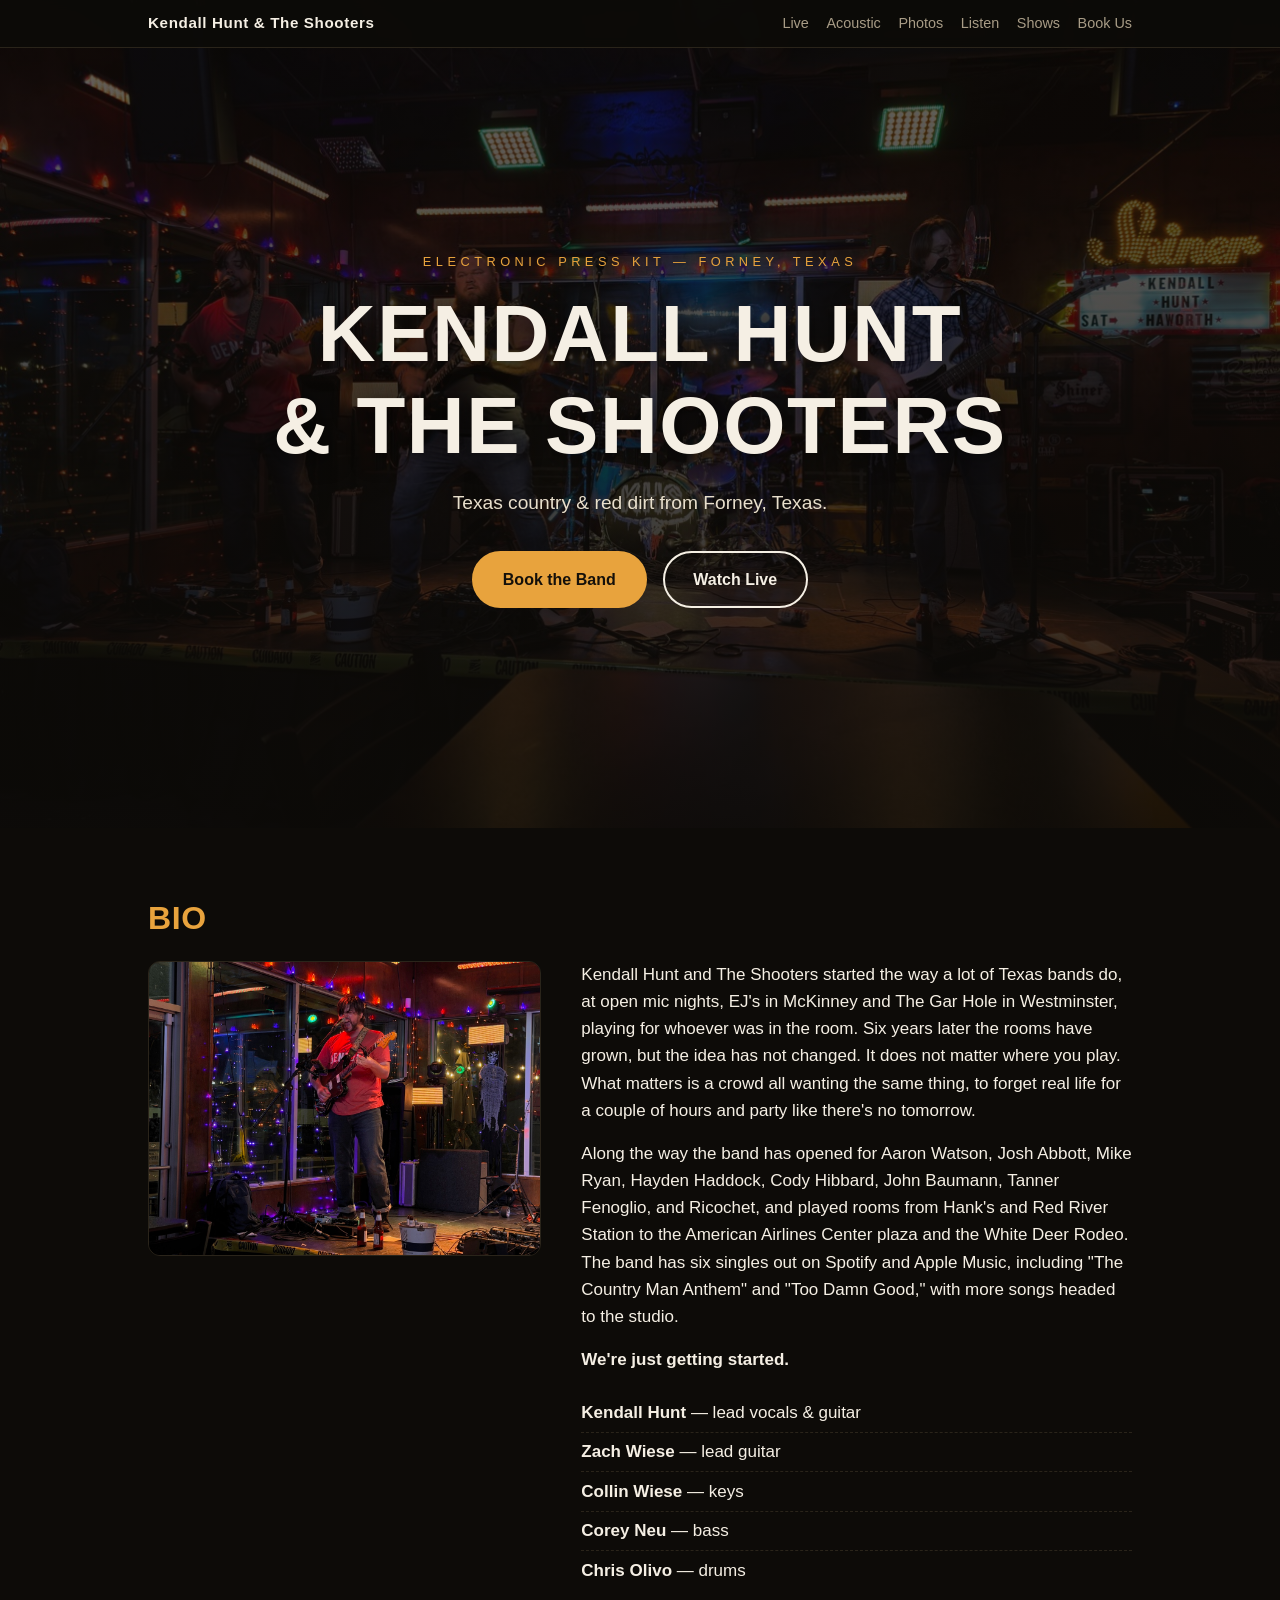
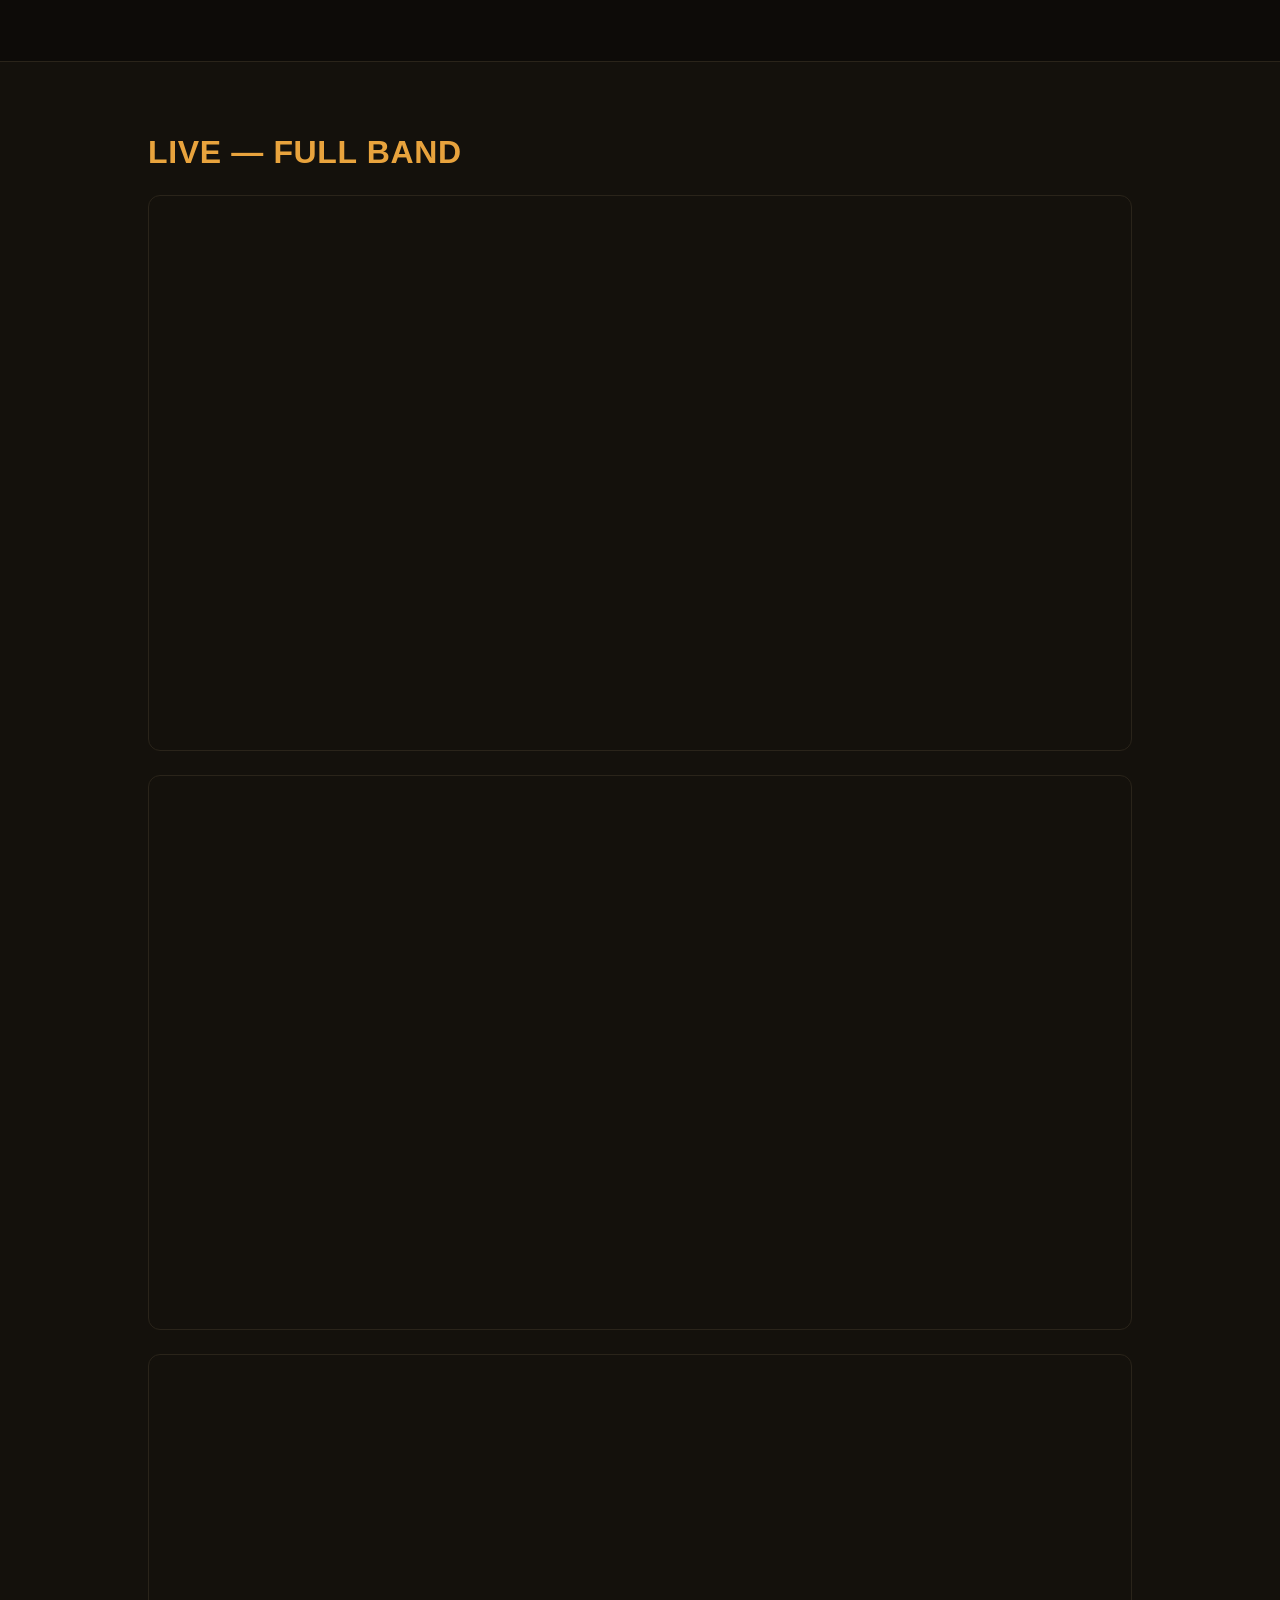
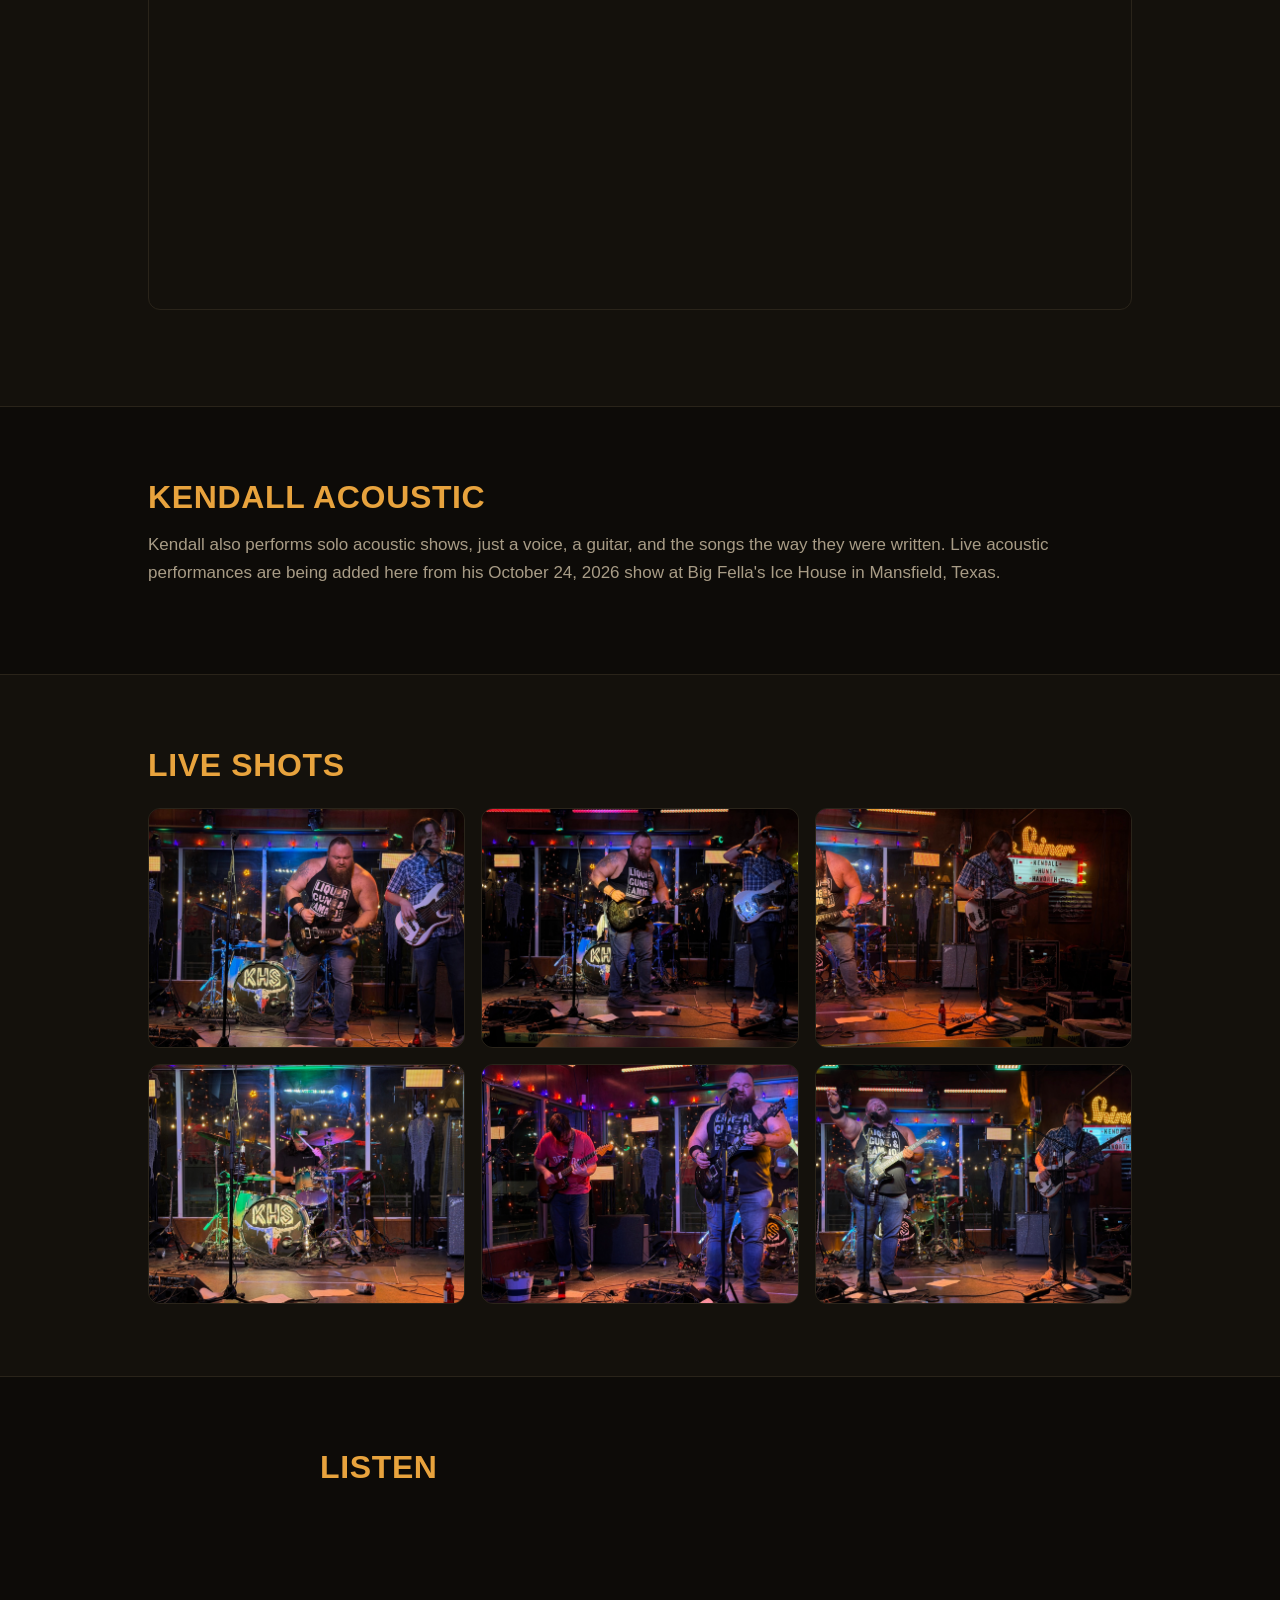
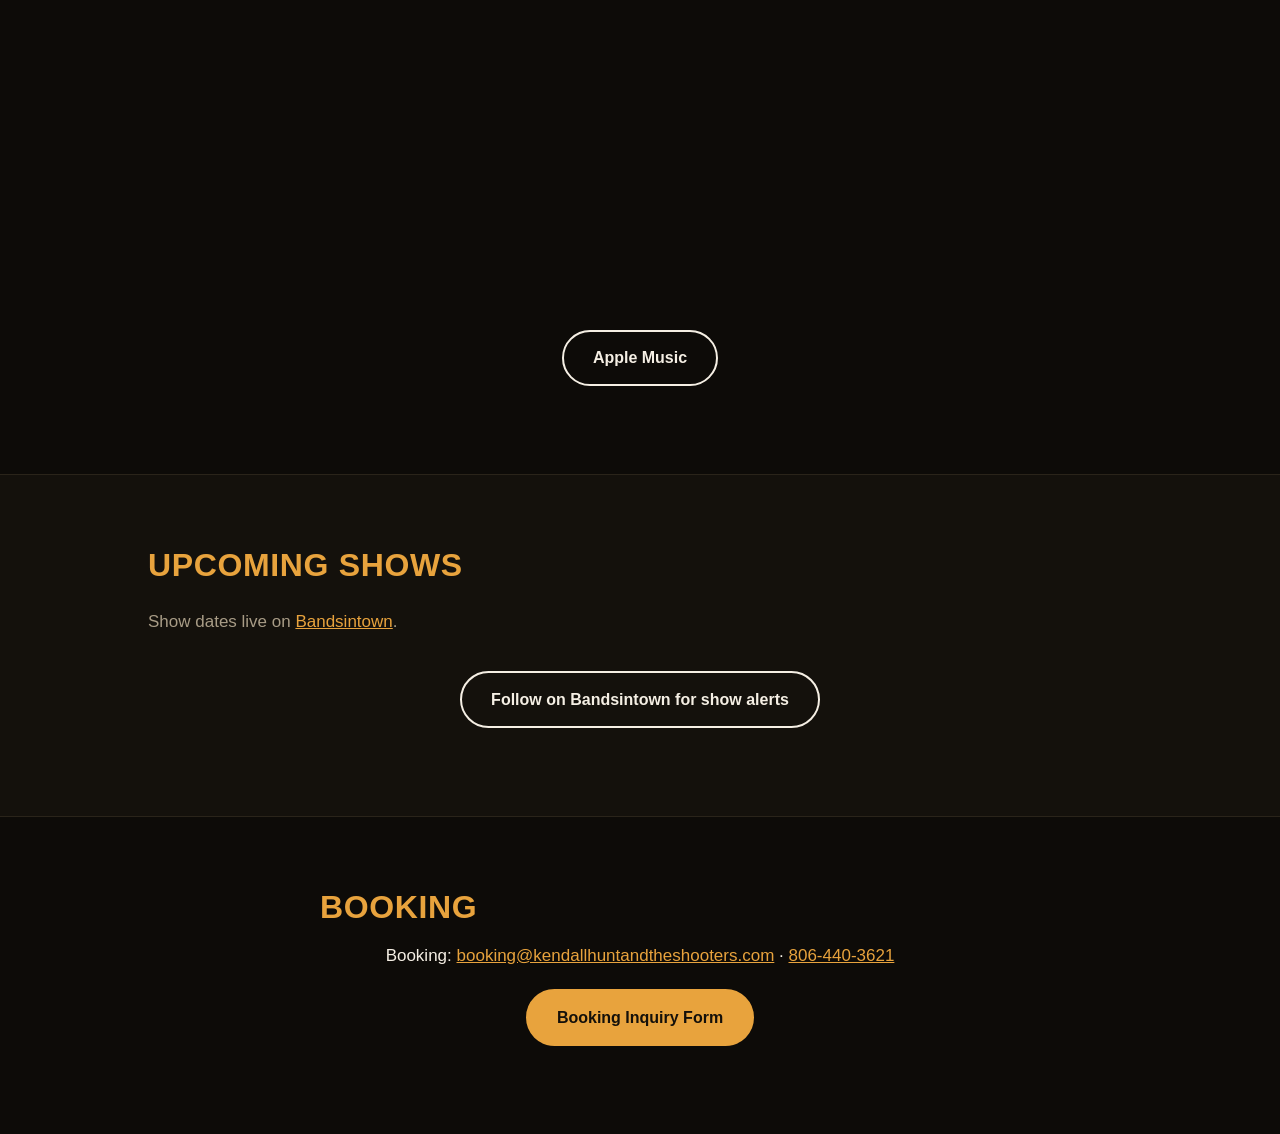
==== epk.html @ f47ee858 "Add lightbox gallery viewer to EPK" ====
<!DOCTYPE html>
<html lang="en">
<head>
<meta charset="UTF-8">
<meta name="viewport" content="width=device-width, initial-scale=1.0">
<title>EPK — Kendall Hunt &amp; The Shooters | Texas Country / Red Dirt | Forney, TX</title>
<meta name="description" content="Electronic press kit for Kendall Hunt & The Shooters: Texas country and red dirt band from Forney, TX. Live performance video, bio, photos, and booking.">
<link rel="stylesheet" href="styles.css">
</head>
<body>

<header class="site-header">
  <nav class="nav">
    <a class="brand" href="https://kendallhuntandtheshooters.com">Kendall Hunt &amp; The Shooters</a>
    <div class="nav-links">
      <a href="#live">Live</a>
      <a href="#acoustic">Acoustic</a>
      <a href="#photos">Photos</a>
      <a href="#listen">Listen</a>
      <a href="#shows">Shows</a>
      <a href="#booking">Book Us</a>
    </div>
  </nav>
</header>

<section class="hero" id="top">
  <div class="hero-inner">
    <p class="kicker">Electronic Press Kit — Forney, Texas</p>
    <h1>Kendall Hunt<br>&amp; The Shooters</h1>
    <p class="tagline">Texas country &amp; red dirt from Forney, Texas.</p>
    <div class="hero-cta">
      <a class="btn btn-primary" href="#booking">Book the Band</a>
      <a class="btn btn-ghost" href="#live">Watch Live</a>
    </div>
  </div>
</section>

<section class="section" id="bio">
  <div class="wrap">
    <h2>Bio</h2>
    <div class="about-grid">
      <img src="images/epk.jpg" alt="Kendall Hunt performing live" class="about-photo">
      <div>
        <!-- BIO: draft text from bio-draft-oct22.md. Kendall's approval/edits pending. His rewrite wins. -->
        <p>Kendall Hunt and The Shooters started the way a lot of Texas bands do, at open mic nights, EJ's in McKinney and The Gar Hole in Westminster, playing for whoever was in the room. Six years later the rooms have grown, but the idea has not changed. It does not matter where you play. What matters is a crowd all wanting the same thing, to forget real life for a couple of hours and party like there's no tomorrow.</p>
        <p>Along the way the band has opened for Aaron Watson, Josh Abbott, Mike Ryan, Hayden Haddock, Cody Hibbard, John Baumann, Tanner Fenoglio, and Ricochet, and played rooms from Hank's and Red River Station to the American Airlines Center plaza and the White Deer Rodeo. The band has six singles out on Spotify and Apple Music, including "The Country Man Anthem" and "Too Damn Good," with more songs headed to the studio.</p>
        <p><strong>We're just getting started.</strong></p>
        <ul class="lineup">
          <li><strong>Kendall Hunt</strong> — lead vocals &amp; guitar</li>
          <li><strong>Zach Wiese</strong> — lead guitar</li>
          <li><strong>Collin Wiese</strong> — keys</li>
          <li><strong>Corey Neu</strong> — bass</li>
          <li><strong>Chris Olivo</strong> — drums</li>
        </ul>
      </div>
    </div>
  </div>
</section>

<section class="section section-dark" id="live">
  <div class="wrap">
    <h2>Live — Full Band</h2>
    <!-- VIDEO SLOT 1: Filthy McNasty's (already public on YouTube) -->
    <div class="video-wrap">
      <iframe src="https://www.youtube.com/embed/CG8J_z-Eck4" title="Kendall Hunt and The Shooters — Live at Filthy McNasty's" frameborder="0" allow="accelerometer; autoplay; clipboard-write; encrypted-media; gyroscope; picture-in-picture" allowfullscreen></iframe>
    </div>
    <!-- VIDEO SLOT 2: "The Country Man Anthem Video" (already public on YouTube) -->
    <div class="video-wrap">
      <iframe src="https://www.youtube.com/embed/hti0bWBIyVc" title="Kendall Hunt and The Shooters — The Country Man Anthem" frameborder="0" allow="accelerometer; autoplay; clipboard-write; encrypted-media; gyroscope; picture-in-picture" allowfullscreen></iframe>
    </div>
    <!-- VIDEO SLOT 3: "One Headlight - Cover" (already public on YouTube) -->
    <div class="video-wrap">
      <iframe src="https://www.youtube.com/embed/jRaX93yEL8g" title="Kendall Hunt and The Shooters — One Headlight (Cover)" frameborder="0" allow="accelerometer; autoplay; clipboard-write; encrypted-media; gyroscope; picture-in-picture" allowfullscreen></iframe>
    </div>
  </div>
</section>

<section class="section" id="acoustic">
  <div class="wrap">
    <h2>Kendall Acoustic</h2>
    <p class="muted">Kendall also performs solo acoustic shows, just a voice, a guitar, and the songs the way they were written. Live acoustic performances are being added here from his October 24, 2026 show at Big Fella's Ice House in Mansfield, Texas.</p>
    <!-- ACOUSTIC SLOTS 1-3: filled from the Sat Oct 24, 2026 Big Fella's recording after the show. Upload to YouTube, then embed here. -->
  </div>
</section>

<section class="section section-dark" id="photos">
  <div class="wrap">
    <h2>Live Shots</h2>
    <div class="gallery">
      <img src="images/live-1.jpg" alt="Kendall Hunt and The Shooters performing live" loading="lazy">
      <img src="images/live-2.jpg" alt="Kendall Hunt and The Shooters performing live" loading="lazy">
      <img src="images/live-3.jpg" alt="Kendall Hunt and The Shooters performing live" loading="lazy">
      <img src="images/live-4.jpg" alt="Kendall Hunt and The Shooters performing live" loading="lazy">
      <img src="images/live-5.jpg" alt="Kendall Hunt and The Shooters performing live" loading="lazy">
      <img src="images/live-6.jpg" alt="Kendall Hunt and The Shooters performing live" loading="lazy">
    </div>
  </div>
</section>

<section class="section" id="listen">
  <div class="wrap narrow">
    <h2>Listen</h2>
    <div class="spotify-wrap">
      <iframe src="https://open.spotify.com/embed/artist/64DI5R9bbIJTLD8GgX17do" title="Kendall Hunt and The Shooters on Spotify" frameborder="0" allow="autoplay; clipboard-write; encrypted-media; fullscreen; picture-in-picture" loading="lazy"></iframe>
    </div>
    <p class="center" style="margin-top:1.25rem"><a class="btn btn-ghost" href="https://music.apple.com/us/artist/kendall-hunt-and-the-shooters/1592319567">Apple Music</a></p>
  </div>
</section>

<section class="section section-dark" id="shows">
  <div class="wrap">
    <h2>Upcoming Shows</h2>
    <div class="shows" id="bit-events">
      <p class="muted">Loading shows…</p>
    </div>
    <p class="center" style="margin-top:1.25rem"><a class="btn btn-ghost" href="https://www.bandsintown.com/a/15498528">Follow on Bandsintown for show alerts</a></p>
  </div>
  <script>
  (function(){
    var el = document.getElementById('bit-events');
    fetch('https://rest.bandsintown.com/artists/id_15498528/events?app_id=23af1200bcc423ae8e124d17847c0497')
      .then(function(r){ return r.json(); })
      .then(function(events){
        if(!events || !events.length){ el.innerHTML = '<p class="muted">No dates on the calendar right now. Check back soon.</p>'; return; }
        var months=['JAN','FEB','MAR','APR','MAY','JUN','JUL','AUG','SEP','OCT','NOV','DEC'];
        var days=['SUN','MON','TUE','WED','THU','FRI','SAT'];
        el.innerHTML = events.map(function(ev){
          var d = new Date(ev.datetime);
          var venue = ev.venue || {};
          var place = [venue.city, venue.region].filter(Boolean).join(', ');
          var time = d.toLocaleTimeString('en-US',{hour:'numeric',minute:'2-digit'});
          var badge = /acoustic/i.test(ev.description || '') ? '<span class="badge">Solo</span>' : '';
          return '<article class="show"><div class="show-date"><span class="dow">'+days[d.getDay()]+'</span><span class="day">'+d.getDate()+'</span><span class="mon">'+months[d.getMonth()]+'</span></div><div class="show-info"><h3>'+(venue.name||'Venue TBA')+'</h3><p>'+place+' — '+time+'</p>'+badge+'</div></article>';
        }).join('');
      })
      .catch(function(){ el.innerHTML = '<p class="muted">Show dates live on <a href="https://www.bandsintown.com/a/15498528">Bandsintown</a>.</p>'; });
  })();
  </script>
</section>

<section class="section" id="booking">
  <div class="wrap narrow">
    <h2>Booking</h2>
    <p class="center">Booking: <a href="mailto:booking@kendallhuntandtheshooters.com">booking@kendallhuntandtheshooters.com</a> · <a href="tel:+18064403621">806-440-3621</a></p>
    <p class="center" style="margin-top:1.25rem"><a class="btn btn-primary" href="https://kendallhuntandtheshooters.com/#booking">Booking Inquiry Form</a></p>
  </div>
</section>


<div class="lightbox" id="lightbox" hidden role="dialog" aria-modal="true" aria-label="Photo viewer">
  <button class="lb-close" id="lb-close" aria-label="Close">&times;</button>
  <button class="lb-nav lb-prev" id="lb-prev" aria-label="Previous photo">&#8249;</button>
  <img id="lb-img" src="" alt="">
  <button class="lb-nav lb-next" id="lb-next" aria-label="Next photo">&#8250;</button>
  <div class="lb-count" id="lb-count"></div>
</div>

<script src="script.js"></script>
</body>
</html>
---- styles.css ----
:root {
  --bg: #0d0b08;
  --bg2: #14110c;
  --ink: #f5efe4;
  --muted: #a89c86;
  --amber: #e8a33d;
  --amber-dark: #c67f1f;
  --line: #2a241a;
}

* { box-sizing: border-box; margin: 0; padding: 0; }

html { scroll-behavior: smooth; }

body {
  background: var(--bg);
  color: var(--ink);
  font-family: -apple-system, BlinkMacSystemFont, "Segoe UI", Roboto, Helvetica, Arial, sans-serif;
  line-height: 1.6;
  font-size: 17px;
}

h1, h2, h3 {
  font-family: "Arial Black", "Helvetica Neue", Helvetica, Arial, sans-serif;
  letter-spacing: 0.02em;
  line-height: 1.15;
}

h2 {
  font-size: 2rem;
  margin-bottom: 1rem;
  text-transform: uppercase;
  color: var(--amber);
}

a { color: var(--amber); }
a:hover { color: #f5c168; }

.wrap { max-width: 1024px; margin: 0 auto; padding: 0 1.25rem; }
.wrap.narrow { max-width: 680px; }
.center { text-align: center; }
.muted { color: var(--muted); }
.small { font-size: 0.85rem; }
.big { font-size: 3rem; }

/* Header */
.site-header {
  position: fixed; top: 0; left: 0; right: 0; z-index: 50;
  background: rgba(13, 11, 8, 0.92);
  backdrop-filter: blur(6px);
  border-bottom: 1px solid var(--line);
}
.nav {
  max-width: 1024px; margin: 0 auto; padding: 0.7rem 1.25rem;
  display: flex; align-items: center; justify-content: space-between; gap: 1rem;
}
.brand { color: var(--ink); text-decoration: none; font-weight: 800; letter-spacing: 0.04em; font-size: 0.95rem; }
.nav-links { display: flex; gap: 1.1rem; }
.nav-links a { color: var(--muted); text-decoration: none; font-size: 0.9rem; }
.nav-links a:hover { color: var(--amber); }
@media (max-width: 640px) { .nav-links { display: none; } }

/* Hero */
.hero {
  min-height: 92vh;
  display: flex; align-items: center; justify-content: center; text-align: center;
  background: linear-gradient(rgba(13,11,8,0.62), rgba(13,11,8,0.88)), url("images/hero.jpg") center/cover no-repeat;
  padding: 6rem 1.25rem 4rem;
}
.hero-inner { max-width: 760px; }
.kicker {
  text-transform: uppercase; letter-spacing: 0.35em; font-size: 0.8rem;
  color: var(--amber); margin-bottom: 1rem;
}
.hero h1 {
  font-size: clamp(2.6rem, 8vw, 5rem);
  text-transform: uppercase;
  text-shadow: 0 3px 24px rgba(0,0,0,0.7);
  margin-bottom: 1rem;
}
.tagline { font-size: 1.2rem; color: #e8dfcc; margin-bottom: 2rem; }
.hero-cta { display: flex; gap: 1rem; justify-content: center; flex-wrap: wrap; }

/* Buttons */
.btn {
  display: inline-block; padding: 0.85rem 1.8rem; border-radius: 999px;
  font-weight: 700; text-decoration: none; font-size: 1rem; cursor: pointer; border: 2px solid transparent;
}
.btn-primary { background: var(--amber); color: #14100a; border-color: var(--amber); }
.btn-primary:hover { background: var(--amber-dark); border-color: var(--amber-dark); color: #14100a; }
.btn-ghost { background: transparent; color: var(--ink); border-color: var(--ink); }
.btn-ghost:hover { border-color: var(--amber); color: var(--amber); }
.btn-block { width: 100%; font-size: 1.1rem; }

/* Sections */
.section { padding: 4.5rem 0; }
.section-dark { background: var(--bg2); border-top: 1px solid var(--line); border-bottom: 1px solid var(--line); }
.section p { margin-bottom: 1rem; }

/* About */
.about-grid { display: grid; grid-template-columns: 1fr 1.4fr; gap: 2.5rem; align-items: start; margin-top: 1.5rem; }
@media (max-width: 720px) { .about-grid { grid-template-columns: 1fr; } }
.about-photo { width: 100%; border-radius: 12px; border: 1px solid var(--line); }
.lineup { list-style: none; margin-top: 1.25rem; }
.lineup li { padding: 0.35rem 0; border-bottom: 1px dashed var(--line); }
.lineup li:last-child { border-bottom: none; }

/* Video */
.video-wrap { position: relative; padding-bottom: 56.25%; height: 0; overflow: hidden; border-radius: 12px; border: 1px solid var(--line); margin: 1.5rem 0; }
.video-wrap iframe { position: absolute; top: 0; left: 0; width: 100%; height: 100%; }

/* Shows */
.shows { display: grid; gap: 0.9rem; margin-top: 1.5rem; }
.show {
  display: flex; gap: 1.25rem; align-items: center;
  background: var(--bg2); border: 1px solid var(--line); border-radius: 12px; padding: 1rem 1.25rem;
}
.show-featured { border-color: var(--amber); }
.show-date {
  flex: 0 0 72px; text-align: center; background: #1d1812; border-radius: 8px; padding: 0.5rem 0;
  display: flex; flex-direction: column; line-height: 1.25;
}
.show-date .dow { font-size: 0.7rem; color: var(--muted); letter-spacing: 0.15em; }
.show-date .day { font-size: 1.7rem; font-weight: 800; color: var(--amber); }
.show-date .mon { font-size: 0.75rem; color: var(--muted); letter-spacing: 0.15em; }
.show-info h3 { font-size: 1.15rem; margin-bottom: 0.15rem; font-family: inherit; }
.show-info p { margin: 0; color: var(--muted); font-size: 0.95rem; }
.badge {
  display: inline-block; margin-top: 0.4rem; font-size: 0.72rem; letter-spacing: 0.08em; text-transform: uppercase;
  color: var(--amber); border: 1px solid var(--amber); border-radius: 999px; padding: 0.1rem 0.7rem;
}

/* Booking form */
#booking-form { margin-top: 1.5rem; }
.field { margin-bottom: 1.1rem; flex: 1; }
.field-row { display: flex; gap: 1rem; }
@media (max-width: 560px) { .field-row { flex-direction: column; gap: 0; } }
.field label { display: block; font-size: 0.85rem; color: var(--muted); margin-bottom: 0.35rem; text-transform: uppercase; letter-spacing: 0.08em; }
.field input, .field select, .field textarea {
  width: 100%; padding: 0.75rem 0.9rem; border-radius: 8px;
  background: #1d1812; border: 1px solid var(--line); color: var(--ink); font-size: 1rem; font-family: inherit;
}
.field input:focus, .field select:focus, .field textarea:focus { outline: none; border-color: var(--amber); }
.form-error { color: #e86a5a; margin-bottom: 1rem; }
.form-success { color: #7fc46a; margin-bottom: 1rem; }

/* Merch */
.merch-soon {
  border: 1px dashed var(--line); border-radius: 12px; padding: 2.5rem 1.5rem; margin-top: 1.5rem;
  background: var(--bg2);
}

/* EPK highlights */
.highlights { list-style: none; margin: 1.25rem 0; }
.highlights li { padding: 0.55rem 0 0.55rem 1.75rem; position: relative; border-bottom: 1px dashed var(--line); }
.highlights li::before { content: "\2605"; color: var(--amber); position: absolute; left: 0.25rem; }

/* Spotify */
.spotify-wrap iframe { width: 100%; height: 380px; border: 0; border-radius: 12px; margin-top: 1.25rem; }

/* Footer */
.footer { border-top: 1px solid var(--line); padding: 2.5rem 0; text-align: center; }
.footer-brand { font-weight: 800; letter-spacing: 0.04em; margin-bottom: 0.5rem; }
.footer-links { margin-bottom: 0.75rem; }
.footer-links a { text-decoration: none; }

/* Photo gallery */
.gallery { display: grid; grid-template-columns: repeat(auto-fill, minmax(260px, 1fr)); gap: 1rem; margin-top: 1.5rem; }
.gallery img { width: 100%; height: 240px; object-fit: cover; border-radius: 12px; border: 1px solid var(--line); }
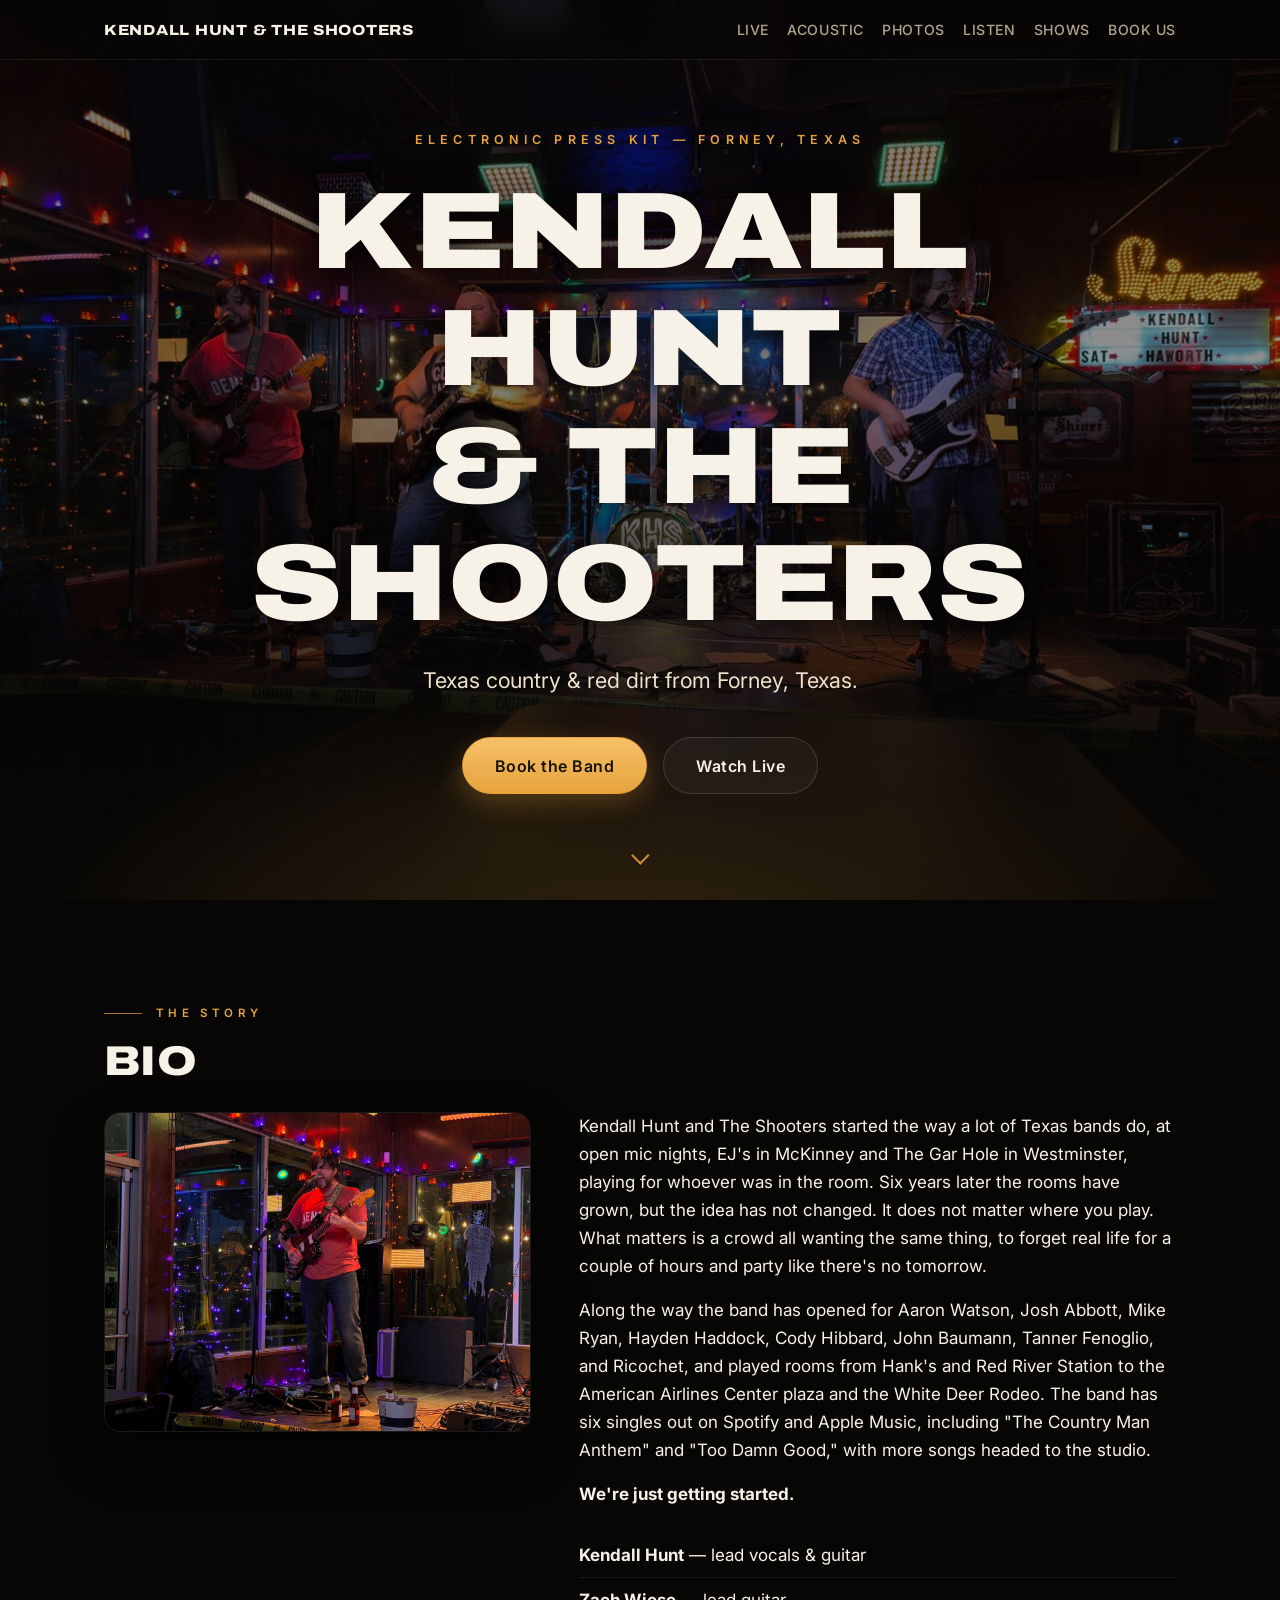
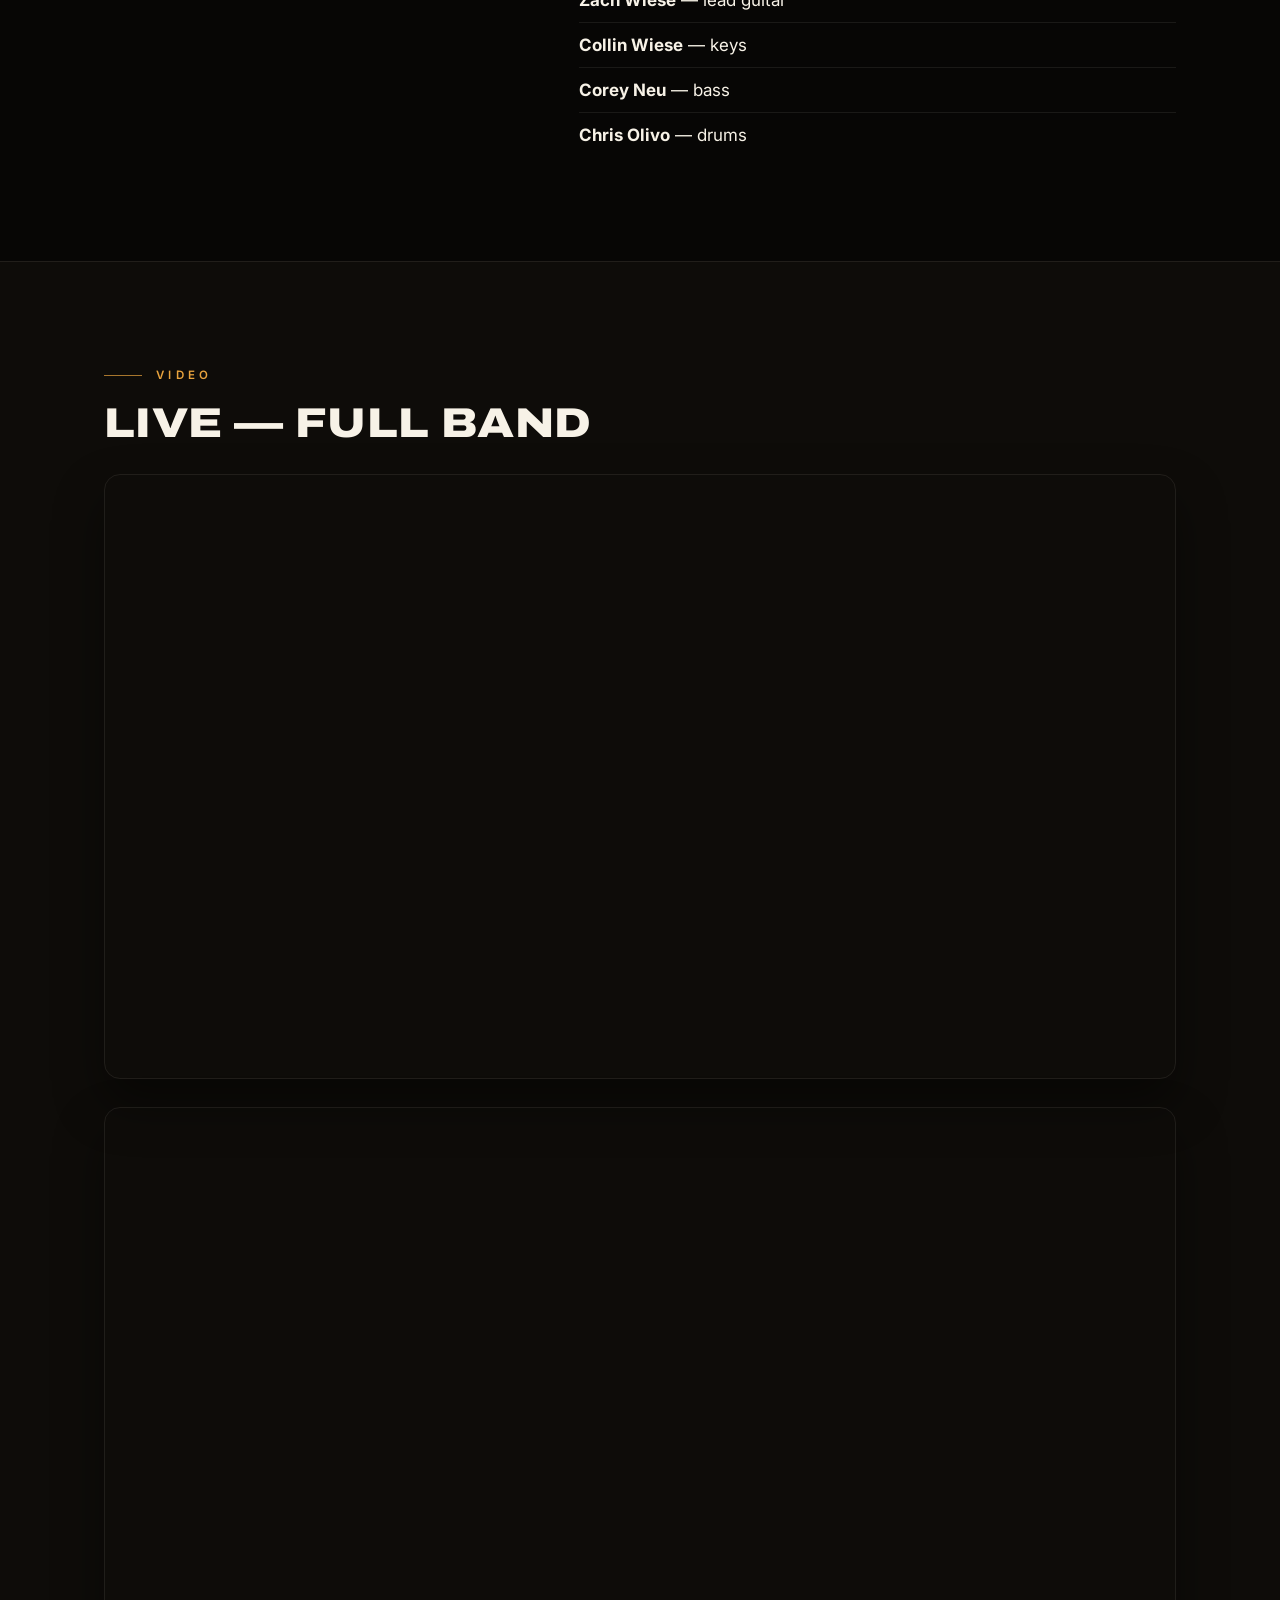
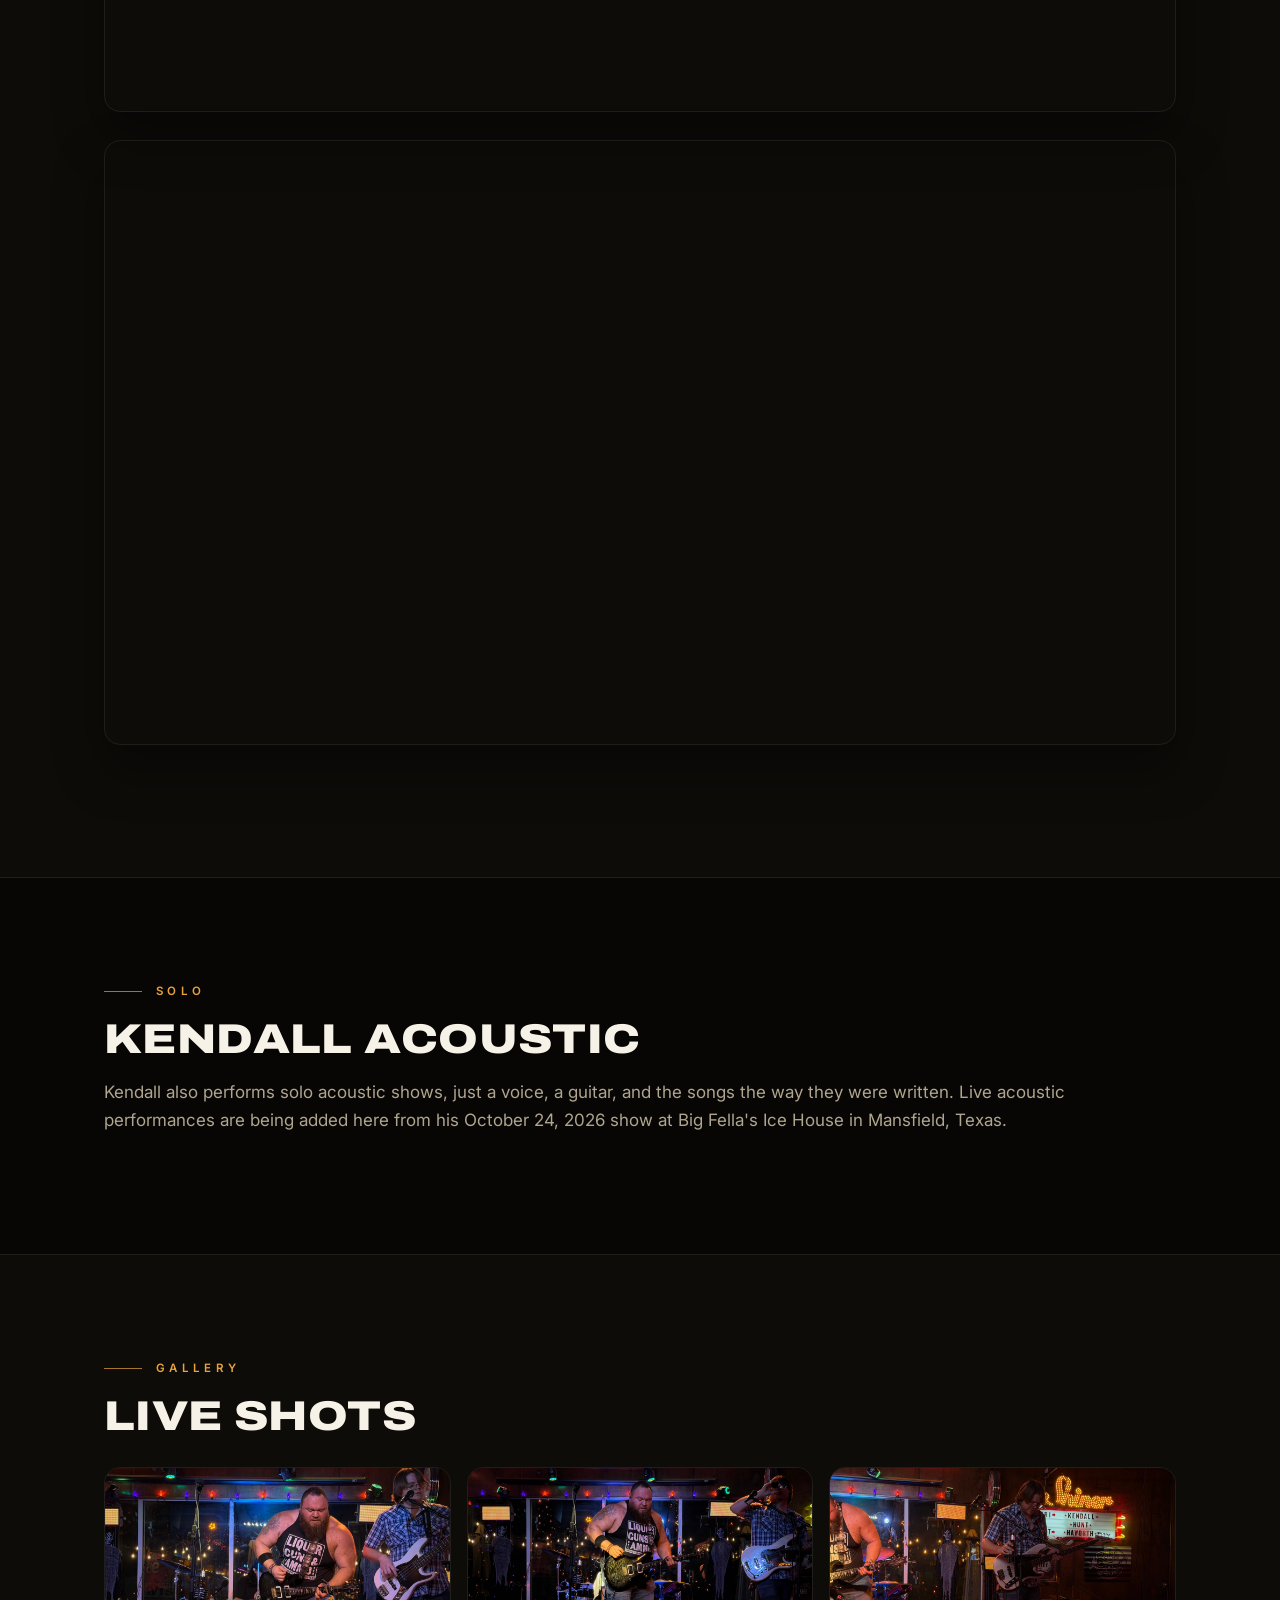
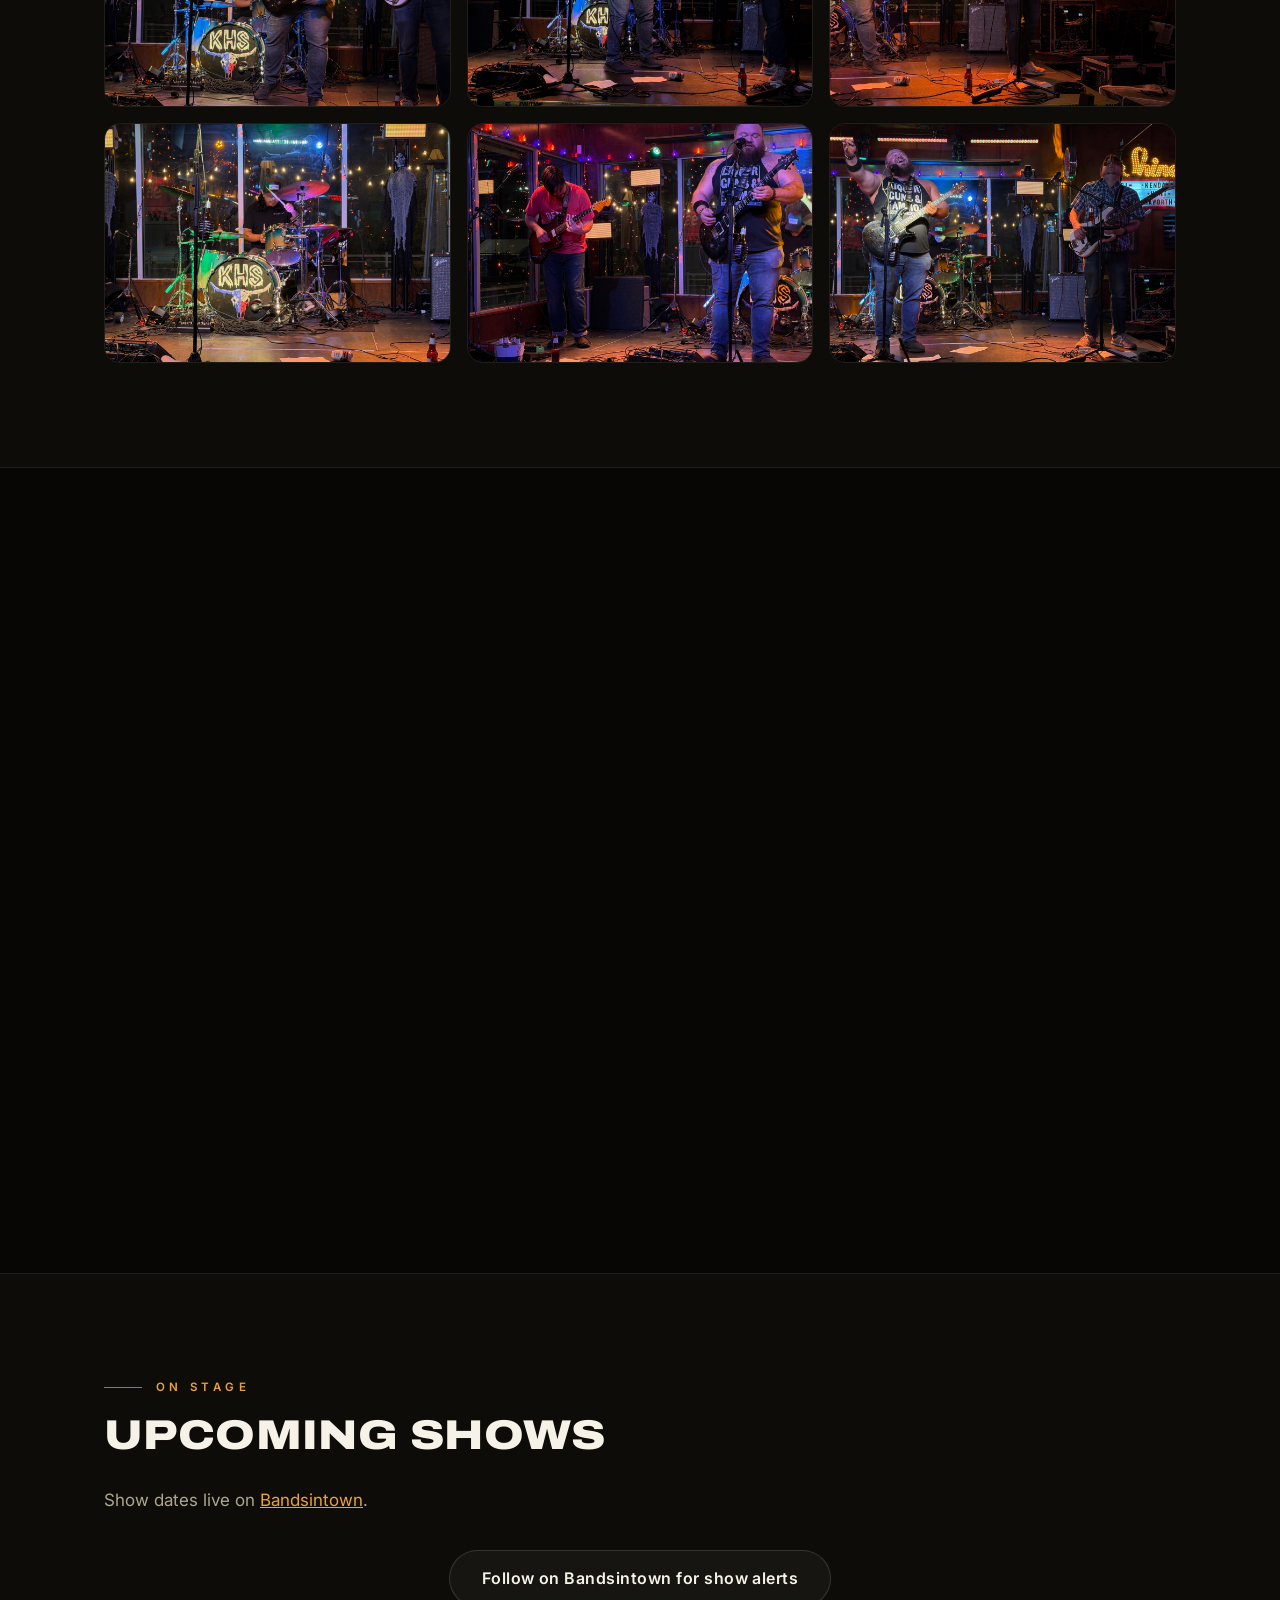
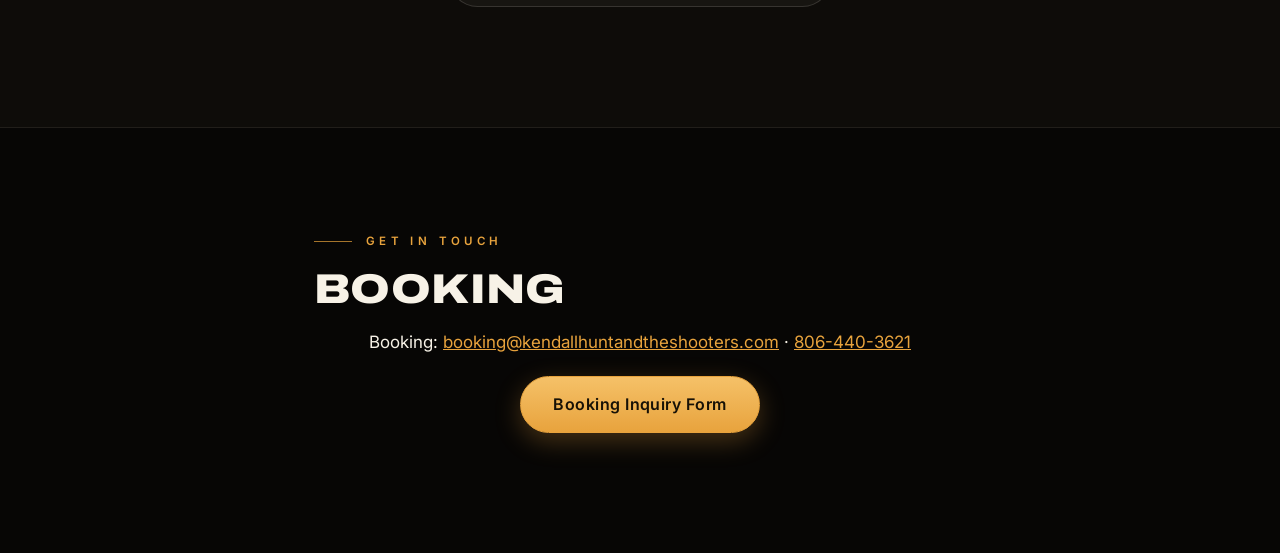
==== commit 41c89462: "Publish modern website redesign" ====
--- a/epk.html
+++ b/epk.html
@@ -5,14 +5,18 @@
 <meta name="viewport" content="width=device-width, initial-scale=1.0">
 <title>EPK — Kendall Hunt &amp; The Shooters | Texas Country / Red Dirt | Forney, TX</title>
 <meta name="description" content="Electronic press kit for Kendall Hunt & The Shooters: Texas country and red dirt band from Forney, TX. Live performance video, bio, photos, and booking.">
-<link rel="stylesheet" href="styles.css">
+<link rel="preconnect" href="https://fonts.googleapis.com">
+<link rel="preconnect" href="https://fonts.gstatic.com" crossorigin>
+<link href="https://fonts.googleapis.com/css2?family=Archivo:wdth,wght@62..125,100..900&family=Inter:wght@400;500;600;700&display=swap" rel="stylesheet">
+<link rel="stylesheet" href="styles.css?v=20261117a">
 </head>
 <body>
 
 <header class="site-header">
   <nav class="nav">
     <a class="brand" href="https://kendallhuntandtheshooters.com">Kendall Hunt &amp; The Shooters</a>
-    <div class="nav-links">
+    <button class="nav-toggle" aria-label="Menu" aria-expanded="false" aria-controls="nav-links"><span></span><span></span><span></span></button>
+    <div class="nav-links" id="nav-links">
       <a href="#live">Live</a>
       <a href="#acoustic">Acoustic</a>
       <a href="#photos">Photos</a>
@@ -33,10 +37,12 @@
       <a class="btn btn-ghost" href="#live">Watch Live</a>
     </div>
   </div>
+  <a class="scroll-cue" href="#bio" aria-label="Scroll down"><span></span></a>
 </section>
 
-<section class="section" id="bio">
+<section class="section reveal" id="bio">
   <div class="wrap">
+    <p class="eyebrow">The Story</p>
     <h2>Bio</h2>
     <div class="about-grid">
       <img src="images/epk.jpg" alt="Kendall Hunt performing live" class="about-photo">
@@ -57,8 +63,9 @@
   </div>
 </section>
 
-<section class="section section-dark" id="live">
+<section class="section section-dark reveal" id="live">
   <div class="wrap">
+    <p class="eyebrow">Video</p>
     <h2>Live — Full Band</h2>
     <!-- VIDEO SLOT 1: Filthy McNasty's (already public on YouTube) -->
     <div class="video-wrap">
@@ -75,16 +82,18 @@
   </div>
 </section>
 
-<section class="section" id="acoustic">
+<section class="section reveal" id="acoustic">
   <div class="wrap">
+    <p class="eyebrow">Solo</p>
     <h2>Kendall Acoustic</h2>
     <p class="muted">Kendall also performs solo acoustic shows, just a voice, a guitar, and the songs the way they were written. Live acoustic performances are being added here from his October 24, 2026 show at Big Fella's Ice House in Mansfield, Texas.</p>
     <!-- ACOUSTIC SLOTS 1-3: filled from the Sat Oct 24, 2026 Big Fella's recording after the show. Upload to YouTube, then embed here. -->
   </div>
 </section>
 
-<section class="section section-dark" id="photos">
+<section class="section section-dark reveal" id="photos">
   <div class="wrap">
+    <p class="eyebrow">Gallery</p>
     <h2>Live Shots</h2>
     <div class="gallery">
       <img src="images/live-1.jpg" alt="Kendall Hunt and The Shooters performing live" loading="lazy">
@@ -97,8 +106,9 @@
   </div>
 </section>
 
-<section class="section" id="listen">
+<section class="section reveal" id="listen">
   <div class="wrap narrow">
+    <p class="eyebrow">The Music</p>
     <h2>Listen</h2>
     <div class="spotify-wrap">
       <iframe src="https://open.spotify.com/embed/artist/64DI5R9bbIJTLD8GgX17do" title="Kendall Hunt and The Shooters on Spotify" frameborder="0" allow="autoplay; clipboard-write; encrypted-media; fullscreen; picture-in-picture" loading="lazy"></iframe>
@@ -107,8 +117,9 @@
   </div>
 </section>
 
-<section class="section section-dark" id="shows">
+<section class="section section-dark reveal" id="shows">
   <div class="wrap">
+    <p class="eyebrow">On Stage</p>
     <h2>Upcoming Shows</h2>
     <div class="shows" id="bit-events">
       <p class="muted">Loading shows…</p>
@@ -138,8 +149,9 @@
   </script>
 </section>
 
-<section class="section" id="booking">
+<section class="section reveal" id="booking">
   <div class="wrap narrow">
+    <p class="eyebrow">Get In Touch</p>
     <h2>Booking</h2>
     <p class="center">Booking: <a href="mailto:booking@kendallhuntandtheshooters.com">booking@kendallhuntandtheshooters.com</a> · <a href="tel:+18064403621">806-440-3621</a></p>
     <p class="center" style="margin-top:1.25rem"><a class="btn btn-primary" href="https://kendallhuntandtheshooters.com/#booking">Booking Inquiry Form</a></p>
@@ -155,6 +167,6 @@
   <div class="lb-count" id="lb-count"></div>
 </div>
 
-<script src="script.js"></script>
+<script src="script.js?v=20261117a"></script>
 </body>
 </html>
--- a/styles.css
+++ b/styles.css
@@ -1,11 +1,16 @@
 :root {
-  --bg: #0d0b08;
-  --bg2: #14110c;
-  --ink: #f5efe4;
-  --muted: #a89c86;
+  --bg: #070605;
+  --bg2: #0e0c09;
+  --bg3: #161310;
+  --ink: #f7f2e7;
+  --muted: #b0a58e;
   --amber: #e8a33d;
+  --amber-bright: #f5c168;
   --amber-dark: #c67f1f;
-  --line: #2a241a;
+  --line: rgba(247, 242, 231, 0.08);
+  --line-strong: rgba(247, 242, 231, 0.14);
+  --display: "Archivo", "Inter", -apple-system, BlinkMacSystemFont, "Segoe UI", sans-serif;
+  --body: "Inter", -apple-system, BlinkMacSystemFont, "Segoe UI", Roboto, Helvetica, Arial, sans-serif;
 }
 
 * { box-sizing: border-box; margin: 0; padding: 0; }
@@ -15,155 +20,311 @@
 body {
   background: var(--bg);
   color: var(--ink);
-  font-family: -apple-system, BlinkMacSystemFont, "Segoe UI", Roboto, Helvetica, Arial, sans-serif;
-  line-height: 1.6;
+  font-family: var(--body);
+  line-height: 1.65;
   font-size: 17px;
-}
+  -webkit-font-smoothing: antialiased;
+  text-rendering: optimizeLegibility;
+}
+
+::selection { background: var(--amber); color: #14100a; }
 
 h1, h2, h3 {
-  font-family: "Arial Black", "Helvetica Neue", Helvetica, Arial, sans-serif;
-  letter-spacing: 0.02em;
-  line-height: 1.15;
+  font-family: var(--display);
+  font-stretch: 118%;
+  font-weight: 850;
+  letter-spacing: 0.01em;
+  line-height: 1.08;
 }
 
 h2 {
-  font-size: 2rem;
+  font-size: clamp(1.9rem, 4.5vw, 2.6rem);
   margin-bottom: 1rem;
   text-transform: uppercase;
-  color: var(--amber);
+  color: var(--ink);
 }
 
 a { color: var(--amber); }
-a:hover { color: #f5c168; }
-
-.wrap { max-width: 1024px; margin: 0 auto; padding: 0 1.25rem; }
-.wrap.narrow { max-width: 680px; }
+a:hover { color: var(--amber-bright); }
+
+.wrap { max-width: 1120px; margin: 0 auto; padding: 0 1.5rem; }
+.wrap.narrow { max-width: 700px; }
 .center { text-align: center; }
 .muted { color: var(--muted); }
 .small { font-size: 0.85rem; }
 .big { font-size: 3rem; }
 
+/* Section eyebrow labels */
+.eyebrow {
+  display: flex; align-items: center; gap: 0.85rem;
+  text-transform: uppercase; letter-spacing: 0.38em;
+  font-size: 0.72rem; font-weight: 600;
+  color: var(--amber); margin-bottom: 0.9rem;
+}
+.eyebrow::before {
+  content: ""; display: inline-block;
+  width: 2.4rem; height: 1px; background: var(--amber); opacity: 0.7;
+}
+.center .eyebrow { justify-content: center; }
+
+/* Reveal on scroll */
+.reveal { opacity: 0; transform: translateY(28px); transition: opacity 0.85s ease, transform 0.85s cubic-bezier(.22,.9,.28,1); }
+.reveal.in { opacity: 1; transform: none; }
+@media (prefers-reduced-motion: reduce) {
+  .reveal { opacity: 1; transform: none; transition: none; }
+  html { scroll-behavior: auto; }
+}
+
 /* Header */
 .site-header {
   position: fixed; top: 0; left: 0; right: 0; z-index: 50;
-  background: rgba(13, 11, 8, 0.92);
-  backdrop-filter: blur(6px);
+  background: rgba(7, 6, 5, 0.72);
+  -webkit-backdrop-filter: blur(16px) saturate(1.4);
+  backdrop-filter: blur(16px) saturate(1.4);
   border-bottom: 1px solid var(--line);
 }
 .nav {
-  max-width: 1024px; margin: 0 auto; padding: 0.7rem 1.25rem;
+  max-width: 1120px; margin: 0 auto; padding: 0.85rem 1.5rem;
   display: flex; align-items: center; justify-content: space-between; gap: 1rem;
-}
-.brand { color: var(--ink); text-decoration: none; font-weight: 800; letter-spacing: 0.04em; font-size: 0.95rem; }
-.nav-links { display: flex; gap: 1.1rem; }
-.nav-links a { color: var(--muted); text-decoration: none; font-size: 0.9rem; }
-.nav-links a:hover { color: var(--amber); }
-@media (max-width: 640px) { .nav-links { display: none; } }
+  position: relative;
+}
+.brand {
+  color: var(--ink); text-decoration: none;
+  font-family: var(--display); font-stretch: 112%; font-weight: 800;
+  letter-spacing: 0.05em; font-size: 0.92rem; text-transform: uppercase;
+  white-space: nowrap;
+}
+.brand:hover { color: var(--amber-bright); }
+.nav-links { display: flex; gap: 1.15rem; }
+.nav-links a {
+  color: var(--muted); text-decoration: none; font-size: 0.88rem; font-weight: 500;
+  letter-spacing: 0.04em; text-transform: uppercase; padding: 0.25rem 0;
+  border-bottom: 1px solid transparent; transition: color 0.2s ease, border-color 0.2s ease;
+}
+.nav-links a:hover { color: var(--ink); border-bottom-color: var(--amber); }
+.nav-toggle {
+  display: none; background: none; border: 0; cursor: pointer;
+  width: 2.6rem; height: 2.6rem; padding: 0.55rem;
+  flex-direction: column; justify-content: center; gap: 6px;
+}
+.nav-toggle span { display: block; height: 2px; background: var(--ink); border-radius: 2px; transition: transform 0.25s ease, opacity 0.25s ease; }
+.nav-toggle[aria-expanded="true"] span:nth-child(1) { transform: translateY(8px) rotate(45deg); }
+.nav-toggle[aria-expanded="true"] span:nth-child(2) { opacity: 0; }
+.nav-toggle[aria-expanded="true"] span:nth-child(3) { transform: translateY(-8px) rotate(-45deg); }
+@media (max-width: 900px) {
+  .nav-toggle { display: flex; }
+  .nav-links {
+    display: none; position: absolute; top: 100%; left: 0; right: 0;
+    flex-direction: column; gap: 0; padding: 0.5rem 1.5rem 1.1rem;
+    background: rgba(7, 6, 5, 0.97);
+    -webkit-backdrop-filter: blur(16px); backdrop-filter: blur(16px);
+    border-bottom: 1px solid var(--line-strong);
+  }
+  .nav-links.open { display: flex; }
+  .nav-links a { padding: 0.65rem 0; border-bottom: 1px solid var(--line); font-size: 0.95rem; }
+  .nav-links a:last-child { border-bottom: none; }
+}
 
 /* Hero */
 .hero {
-  min-height: 92vh;
+  position: relative;
+  min-height: 100vh; min-height: 100svh;
   display: flex; align-items: center; justify-content: center; text-align: center;
-  background: linear-gradient(rgba(13,11,8,0.62), rgba(13,11,8,0.88)), url("images/hero.jpg") center/cover no-repeat;
-  padding: 6rem 1.25rem 4rem;
-}
-.hero-inner { max-width: 760px; }
+  background:
+    radial-gradient(ellipse 80% 55% at 50% 108%, rgba(232, 163, 61, 0.20), transparent 62%),
+    linear-gradient(180deg, rgba(7,6,5,0.58) 0%, rgba(7,6,5,0.42) 42%, rgba(7,6,5,0.92) 88%, var(--bg) 100%),
+    url("images/hero.jpg") center/cover no-repeat;
+  padding: 7.5rem 1.5rem 6rem;
+  overflow: hidden;
+}
+.hero-inner { max-width: 880px; }
 .kicker {
-  text-transform: uppercase; letter-spacing: 0.35em; font-size: 0.8rem;
-  color: var(--amber); margin-bottom: 1rem;
+  text-transform: uppercase; letter-spacing: 0.42em; font-size: 0.78rem; font-weight: 600;
+  color: var(--amber); margin-bottom: 1.4rem;
 }
 .hero h1 {
-  font-size: clamp(2.6rem, 8vw, 5rem);
+  font-size: clamp(3rem, 10vw, 6.8rem);
+  font-weight: 900;
   text-transform: uppercase;
-  text-shadow: 0 3px 24px rgba(0,0,0,0.7);
-  margin-bottom: 1rem;
-}
-.tagline { font-size: 1.2rem; color: #e8dfcc; margin-bottom: 2rem; }
+  text-shadow: 0 4px 34px rgba(0,0,0,0.75);
+  margin-bottom: 1.3rem;
+}
+.tagline { font-size: clamp(1.1rem, 2.4vw, 1.35rem); color: #ece2cd; margin-bottom: 2.4rem; }
 .hero-cta { display: flex; gap: 1rem; justify-content: center; flex-wrap: wrap; }
+@media (prefers-reduced-motion: no-preference) {
+  .hero-inner > * { animation: heroUp 0.95s cubic-bezier(.22,.9,.28,1) both; }
+  .hero-inner > *:nth-child(2) { animation-delay: 0.1s; }
+  .hero-inner > *:nth-child(3) { animation-delay: 0.2s; }
+  .hero-inner > *:nth-child(4) { animation-delay: 0.32s; }
+  @keyframes heroUp { from { opacity: 0; transform: translateY(26px); } to { opacity: 1; transform: none; } }
+}
+.scroll-cue {
+  position: absolute; left: 50%; bottom: 1.6rem; transform: translateX(-50%);
+  width: 2.4rem; height: 2.4rem; display: flex; align-items: center; justify-content: center;
+  color: var(--amber); text-decoration: none; opacity: 0.85;
+}
+.scroll-cue span {
+  display: block; width: 13px; height: 13px;
+  border-right: 2px solid currentColor; border-bottom: 2px solid currentColor;
+  transform: rotate(45deg);
+}
+@media (prefers-reduced-motion: no-preference) {
+  .scroll-cue span { animation: cueNudge 2.2s ease-in-out infinite; }
+  @keyframes cueNudge { 0%, 100% { transform: rotate(45deg) translate(0, 0); } 50% { transform: rotate(45deg) translate(4px, 4px); } }
+}
 
 /* Buttons */
 .btn {
-  display: inline-block; padding: 0.85rem 1.8rem; border-radius: 999px;
-  font-weight: 700; text-decoration: none; font-size: 1rem; cursor: pointer; border: 2px solid transparent;
-}
-.btn-primary { background: var(--amber); color: #14100a; border-color: var(--amber); }
-.btn-primary:hover { background: var(--amber-dark); border-color: var(--amber-dark); color: #14100a; }
-.btn-ghost { background: transparent; color: var(--ink); border-color: var(--ink); }
-.btn-ghost:hover { border-color: var(--amber); color: var(--amber); }
-.btn-block { width: 100%; font-size: 1.1rem; }
+  display: inline-block; padding: 0.9rem 2rem; border-radius: 999px;
+  font-family: var(--body); font-weight: 600; letter-spacing: 0.03em;
+  text-decoration: none; font-size: 1rem; cursor: pointer; border: 1px solid transparent;
+  transition: transform 0.2s ease, background 0.2s ease, border-color 0.2s ease, color 0.2s ease, box-shadow 0.2s ease;
+}
+.btn-primary {
+  background: linear-gradient(180deg, var(--amber-bright), var(--amber));
+  color: #171106; border-color: var(--amber);
+  box-shadow: 0 8px 26px rgba(232, 163, 61, 0.28);
+}
+.btn-primary:hover { background: linear-gradient(180deg, var(--amber), var(--amber-dark)); border-color: var(--amber-dark); color: #171106; transform: translateY(-2px); box-shadow: 0 12px 30px rgba(232, 163, 61, 0.32); }
+.btn-ghost { background: rgba(247, 242, 231, 0.04); color: var(--ink); border-color: var(--line-strong); }
+.btn-ghost:hover { border-color: var(--amber); color: var(--amber-bright); transform: translateY(-2px); }
+.btn-block { width: 100%; font-size: 1.08rem; }
+@media (prefers-reduced-motion: reduce) { .btn:hover { transform: none; } }
 
 /* Sections */
-.section { padding: 4.5rem 0; }
+.section { padding: 6.5rem 0; }
 .section-dark { background: var(--bg2); border-top: 1px solid var(--line); border-bottom: 1px solid var(--line); }
 .section p { margin-bottom: 1rem; }
 
 /* About */
-.about-grid { display: grid; grid-template-columns: 1fr 1.4fr; gap: 2.5rem; align-items: start; margin-top: 1.5rem; }
+.about-grid { display: grid; grid-template-columns: 1fr 1.4fr; gap: 3rem; align-items: start; margin-top: 1.75rem; }
 @media (max-width: 720px) { .about-grid { grid-template-columns: 1fr; } }
-.about-photo { width: 100%; border-radius: 12px; border: 1px solid var(--line); }
-.lineup { list-style: none; margin-top: 1.25rem; }
-.lineup li { padding: 0.35rem 0; border-bottom: 1px dashed var(--line); }
+.about-photo { width: 100%; border-radius: 16px; border: 1px solid var(--line); box-shadow: 0 24px 50px rgba(0,0,0,0.45); }
+.lineup { list-style: none; margin-top: 1.5rem; }
+.lineup li { padding: 0.5rem 0; border-bottom: 1px solid var(--line); }
 .lineup li:last-child { border-bottom: none; }
+.lineup strong { color: var(--ink); }
 
 /* Video */
-.video-wrap { position: relative; padding-bottom: 56.25%; height: 0; overflow: hidden; border-radius: 12px; border: 1px solid var(--line); margin: 1.5rem 0; }
+.video-wrap { position: relative; padding-bottom: 56.25%; height: 0; overflow: hidden; border-radius: 16px; border: 1px solid var(--line); margin: 1.75rem 0; box-shadow: 0 24px 50px rgba(0,0,0,0.4); }
 .video-wrap iframe { position: absolute; top: 0; left: 0; width: 100%; height: 100%; }
 
 /* Shows */
-.shows { display: grid; gap: 0.9rem; margin-top: 1.5rem; }
+.shows { display: grid; gap: 0.9rem; margin-top: 1.75rem; }
 .show {
-  display: flex; gap: 1.25rem; align-items: center;
-  background: var(--bg2); border: 1px solid var(--line); border-radius: 12px; padding: 1rem 1.25rem;
-}
-.show-featured { border-color: var(--amber); }
+  display: flex; gap: 1.4rem; align-items: center;
+  background: linear-gradient(180deg, rgba(247,242,231,0.035), rgba(247,242,231,0.012));
+  border: 1px solid var(--line); border-radius: 16px; padding: 1.2rem 1.5rem;
+  transition: transform 0.25s ease, border-color 0.25s ease, box-shadow 0.25s ease;
+}
+.show:hover { transform: translateY(-4px); border-color: rgba(232, 163, 61, 0.45); box-shadow: 0 18px 38px rgba(0,0,0,0.42); }
+.show-featured {
+  border-color: rgba(232, 163, 61, 0.65);
+  background: linear-gradient(180deg, rgba(232,163,61,0.10), rgba(232,163,61,0.03));
+  box-shadow: 0 0 0 1px rgba(232, 163, 61, 0.35), 0 14px 44px rgba(232, 163, 61, 0.16);
+}
+.show-featured:hover { box-shadow: 0 0 0 1px rgba(232, 163, 61, 0.5), 0 20px 48px rgba(232, 163, 61, 0.22); }
 .show-date {
-  flex: 0 0 72px; text-align: center; background: #1d1812; border-radius: 8px; padding: 0.5rem 0;
-  display: flex; flex-direction: column; line-height: 1.25;
-}
-.show-date .dow { font-size: 0.7rem; color: var(--muted); letter-spacing: 0.15em; }
-.show-date .day { font-size: 1.7rem; font-weight: 800; color: var(--amber); }
-.show-date .mon { font-size: 0.75rem; color: var(--muted); letter-spacing: 0.15em; }
-.show-info h3 { font-size: 1.15rem; margin-bottom: 0.15rem; font-family: inherit; }
+  flex: 0 0 76px; text-align: center;
+  background: rgba(7, 6, 5, 0.55); border: 1px solid var(--line); border-radius: 12px; padding: 0.6rem 0;
+  display: flex; flex-direction: column; line-height: 1.3;
+}
+.show-date .dow { font-size: 0.68rem; color: var(--muted); letter-spacing: 0.22em; font-weight: 600; }
+.show-date .day { font-family: var(--display); font-stretch: 115%; font-size: 1.85rem; font-weight: 850; color: var(--amber); line-height: 1.15; }
+.show-date .mon { font-size: 0.72rem; color: var(--muted); letter-spacing: 0.22em; font-weight: 600; }
+.show-info h3 { font-size: 1.18rem; margin-bottom: 0.15rem; font-family: var(--body); font-weight: 700; letter-spacing: 0; }
 .show-info p { margin: 0; color: var(--muted); font-size: 0.95rem; }
 .badge {
-  display: inline-block; margin-top: 0.4rem; font-size: 0.72rem; letter-spacing: 0.08em; text-transform: uppercase;
-  color: var(--amber); border: 1px solid var(--amber); border-radius: 999px; padding: 0.1rem 0.7rem;
+  display: inline-block; margin-top: 0.45rem; font-size: 0.7rem; font-weight: 600; letter-spacing: 0.12em; text-transform: uppercase;
+  color: var(--amber); border: 1px solid rgba(232, 163, 61, 0.55); border-radius: 999px; padding: 0.14rem 0.75rem;
+  background: rgba(232, 163, 61, 0.08);
+}
+@media (prefers-reduced-motion: reduce) { .show:hover { transform: none; } }
+/* Staggered card entrance once the shows section reveals */
+@media (prefers-reduced-motion: no-preference) {
+  .reveal .show { opacity: 0; transform: translateY(18px); transition: opacity 0.6s ease, transform 0.6s cubic-bezier(.22,.9,.28,1), border-color 0.25s ease, box-shadow 0.25s ease; }
+  .reveal.in .show { opacity: 1; transform: none; }
+  .reveal.in .show:hover { transform: translateY(-4px); }
+  .reveal .show:nth-child(2) { transition-delay: 0.06s, 0.06s, 0s, 0s; }
+  .reveal .show:nth-child(3) { transition-delay: 0.12s, 0.12s, 0s, 0s; }
+  .reveal .show:nth-child(4) { transition-delay: 0.18s, 0.18s, 0s, 0s; }
+  .reveal .show:nth-child(5) { transition-delay: 0.24s, 0.24s, 0s, 0s; }
+  .reveal .show:nth-child(6) { transition-delay: 0.30s, 0.30s, 0s, 0s; }
+  .reveal .show:nth-child(7) { transition-delay: 0.36s, 0.36s, 0s, 0s; }
+  .reveal .show:nth-child(8) { transition-delay: 0.42s, 0.42s, 0s, 0s; }
+  .reveal .show:nth-child(9) { transition-delay: 0.48s, 0.48s, 0s, 0s; }
 }
 
 /* Booking form */
-#booking-form { margin-top: 1.5rem; }
+#booking-form { margin-top: 1.75rem; }
 .field { margin-bottom: 1.1rem; flex: 1; }
 .field-row { display: flex; gap: 1rem; }
 @media (max-width: 560px) { .field-row { flex-direction: column; gap: 0; } }
-.field label { display: block; font-size: 0.85rem; color: var(--muted); margin-bottom: 0.35rem; text-transform: uppercase; letter-spacing: 0.08em; }
+.field label { display: block; font-size: 0.82rem; font-weight: 600; color: var(--muted); margin-bottom: 0.4rem; text-transform: uppercase; letter-spacing: 0.1em; }
 .field input, .field select, .field textarea {
-  width: 100%; padding: 0.75rem 0.9rem; border-radius: 8px;
-  background: #1d1812; border: 1px solid var(--line); color: var(--ink); font-size: 1rem; font-family: inherit;
-}
-.field input:focus, .field select:focus, .field textarea:focus { outline: none; border-color: var(--amber); }
-.form-error { color: #e86a5a; margin-bottom: 1rem; }
-.form-success { color: #7fc46a; margin-bottom: 1rem; }
+  width: 100%; padding: 0.8rem 0.95rem; border-radius: 10px;
+  background: var(--bg3); border: 1px solid var(--line); color: var(--ink); font-size: 1rem; font-family: inherit;
+  transition: border-color 0.2s ease, box-shadow 0.2s ease;
+}
+.field input:focus, .field select:focus, .field textarea:focus { outline: none; border-color: var(--amber); box-shadow: 0 0 0 3px rgba(232, 163, 61, 0.18); }
+.form-error { color: #f08a7a; margin-bottom: 1rem; }
+.form-success { color: #93d17e; margin-bottom: 1rem; }
 
 /* Merch */
 .merch-soon {
-  border: 1px dashed var(--line); border-radius: 12px; padding: 2.5rem 1.5rem; margin-top: 1.5rem;
-  background: var(--bg2);
+  border: 1px solid var(--line); border-radius: 16px; padding: 3rem 1.5rem; margin-top: 1.75rem;
+  background: linear-gradient(180deg, rgba(247,242,231,0.035), rgba(247,242,231,0.012));
 }
 
 /* EPK highlights */
 .highlights { list-style: none; margin: 1.25rem 0; }
-.highlights li { padding: 0.55rem 0 0.55rem 1.75rem; position: relative; border-bottom: 1px dashed var(--line); }
+.highlights li { padding: 0.55rem 0 0.55rem 1.75rem; position: relative; border-bottom: 1px solid var(--line); }
 .highlights li::before { content: "\2605"; color: var(--amber); position: absolute; left: 0.25rem; }
 
 /* Spotify */
-.spotify-wrap iframe { width: 100%; height: 380px; border: 0; border-radius: 12px; margin-top: 1.25rem; }
+.spotify-wrap iframe { width: 100%; height: 380px; border: 0; border-radius: 16px; margin-top: 1.25rem; }
 
 /* Footer */
-.footer { border-top: 1px solid var(--line); padding: 2.5rem 0; text-align: center; }
-.footer-brand { font-weight: 800; letter-spacing: 0.04em; margin-bottom: 0.5rem; }
+.footer { border-top: 1px solid var(--line); padding: 3rem 0; text-align: center; background: var(--bg2); }
+.footer-brand { font-family: var(--display); font-stretch: 112%; font-weight: 800; letter-spacing: 0.05em; text-transform: uppercase; margin-bottom: 0.5rem; }
 .footer-links { margin-bottom: 0.75rem; }
 .footer-links a { text-decoration: none; }
 
 /* Photo gallery */
-.gallery { display: grid; grid-template-columns: repeat(auto-fill, minmax(260px, 1fr)); gap: 1rem; margin-top: 1.5rem; }
-.gallery img { width: 100%; height: 240px; object-fit: cover; border-radius: 12px; border: 1px solid var(--line); }
+.gallery { display: grid; grid-template-columns: repeat(auto-fill, minmax(260px, 1fr)); gap: 1rem; margin-top: 1.75rem; }
+.gallery img { width: 100%; height: 240px; object-fit: cover; border-radius: 16px; border: 1px solid var(--line); }
+
+/* Lightbox photo viewer */
+.gallery img { cursor: zoom-in; }
+.lightbox { position: fixed; inset: 0; z-index: 200; background: rgba(4,3,2,.95); display: flex; align-items: center; justify-content: center; }
+.lightbox[hidden] { display: none; }
+.lightbox img { max-width: 92vw; max-height: 88vh; object-fit: contain; border-radius: 10px; box-shadow: 0 10px 60px rgba(0,0,0,.6); }
+.lb-close { position: absolute; top: 14px; right: 20px; background: none; border: 0; color: var(--ink); font-size: 2.6rem; line-height: 1; cursor: pointer; padding: .25rem .5rem; }
+.lb-nav { position: absolute; top: 50%; transform: translateY(-50%); background: rgba(22,19,16,.6); border: 1px solid var(--line); color: var(--ink); font-size: 2.6rem; line-height: 1; width: 3.2rem; height: 3.2rem; border-radius: 50%; cursor: pointer; display: flex; align-items: center; justify-content: center; }
+.lb-nav:hover, .lb-close:hover { color: var(--amber); }
+.lb-prev { left: 16px; }
+.lb-next { right: 16px; }
+.lb-count { position: absolute; bottom: 18px; left: 50%; transform: translateX(-50%); color: var(--muted); font-size: .95rem; letter-spacing: .08em; }
+@media (max-width: 640px) { .lb-nav { width: 2.6rem; height: 2.6rem; font-size: 2rem; } .lb-prev { left: 8px; } .lb-next { right: 8px; } }
+
+/* Phones: two photos per row so the gallery is not one long column */
+@media (max-width: 640px) {
+  .gallery { grid-template-columns: repeat(2, 1fr); gap: 0.6rem; }
+  .gallery img { height: 150px; }
+}
+
+/* Coverflow carousel: the gallery centerpiece. Center photo big and lit,
+   neighbours angled away in 3D so it reads as a gallery the second you see it. */
+.carousel { position: relative; height: 380px; margin-top: 1.75rem; perspective: 1150px; overflow: hidden; outline: none; user-select: none; -webkit-user-select: none; touch-action: pan-y; background: radial-gradient(ellipse 70% 90% at 50% 42%, #221a0f 0%, var(--bg) 68%); border: 1px solid var(--line); border-radius: 20px; }
+.carousel-track { position: absolute; inset: 0; }
+.carousel-track img { position: absolute; left: 50%; top: 50%; width: min(470px, 66vw); aspect-ratio: 3 / 2; object-fit: cover; border-radius: 12px; border: 1px solid var(--line); cursor: pointer; -webkit-user-drag: none; -webkit-box-reflect: below 8px linear-gradient(transparent 64%, rgba(255,255,255,.14)); will-change: transform; }
+.carousel-track img.is-active { border-color: var(--amber-dark); box-shadow: 0 34px 60px rgba(0,0,0,.6), 0 0 44px rgba(232,163,61,.16); cursor: zoom-in; }
+.carousel-track img:not(.is-active):hover { filter: brightness(1.12) saturate(1.05) !important; }
+.car-nav { position: absolute; top: 50%; transform: translateY(-50%); z-index: 200; background: rgba(14,12,9,.8); border: 1px solid var(--amber-dark); color: var(--amber); font-size: 2.3rem; line-height: 1; width: 3.1rem; height: 3.1rem; border-radius: 50%; cursor: pointer; display: flex; align-items: center; justify-content: center; transition: background .2s ease, transform .2s ease; }
+.car-nav:hover { background: rgba(60,42,14,.9); transform: translateY(-50%) scale(1.08); }
+.car-prev { left: 14px; }
+.car-next { right: 14px; }
+.car-bar { display: flex; justify-content: space-between; align-items: baseline; gap: 1rem; margin-top: 0.7rem; flex-wrap: wrap; }
+.car-count { color: var(--amber); font-size: 0.88rem; font-weight: 600; letter-spacing: 0.14em; text-transform: uppercase; }
+.car-hint { color: var(--muted); font-size: 0.9rem; }
+@media (max-width: 640px) { .carousel { height: 250px; } .car-nav { width: 2.6rem; height: 2.6rem; font-size: 1.9rem; } }
